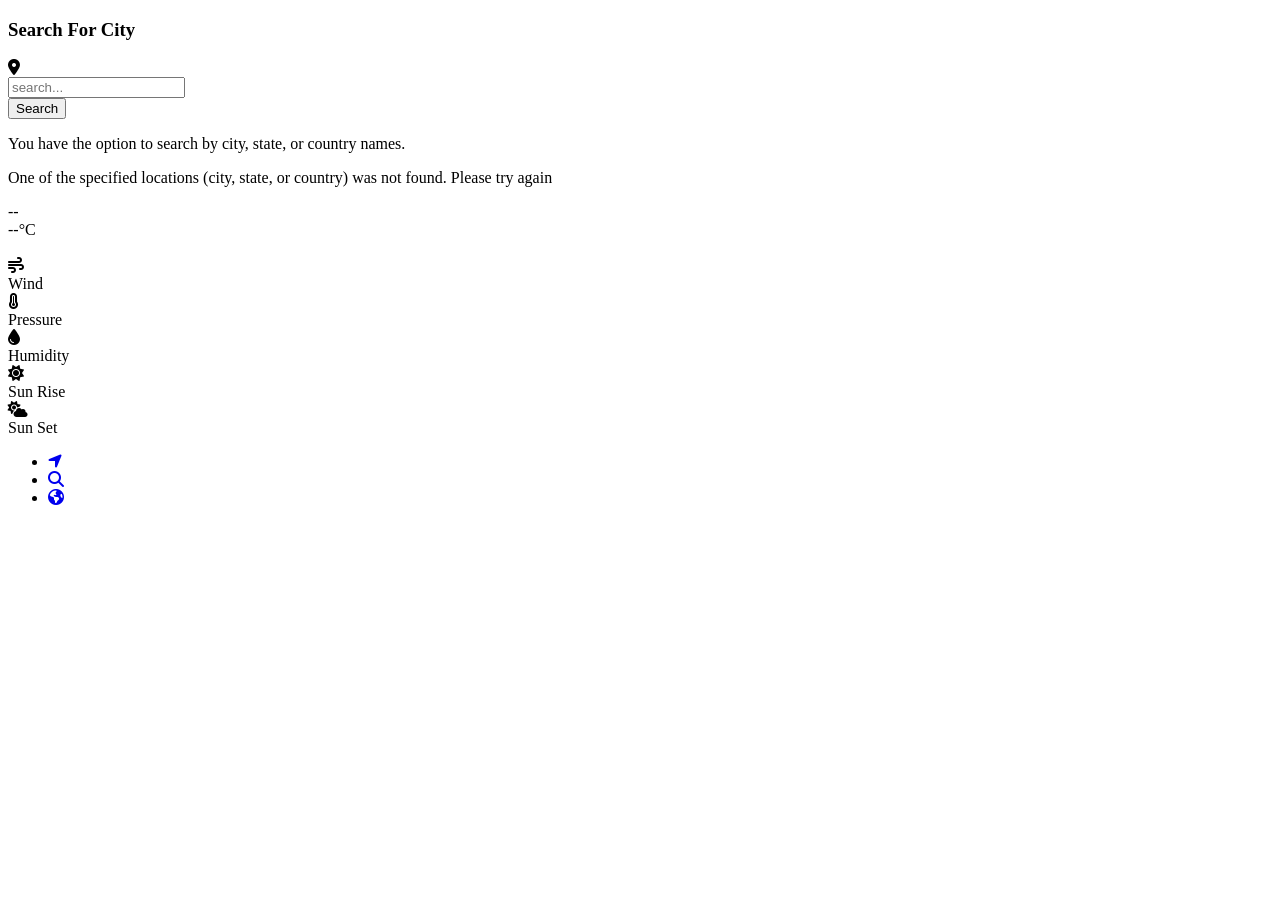
==== search.html @ 9bad879e "Update search.html" ====
<!DOCTYPE html>
<html lang="en">

<head>
  <meta charset="UTF-8">
  <meta name="viewport" content="width=device-width, initial-scale=1.0">
  <!-- links -->
  <link rel="icon" type="png" href="icon.png" />
  <link rel="stylesheet" href="https://cdnjs.cloudflare.com/ajax/libs/font-awesome/6.4.0/css/all.min.css" />
  <link rel="stylesheet" href="css/search.css" />
  <!-- Title -->
  <title>Document</title>
</head>

<body>
  <div id="screen">
    <!-- main section -->
    <h3>Search For City</h3>
    <!-- search -->
    <div class="search">
      <div class="search-icon"><i class="fa-solid fa-location-dot"></i></div>
      <input id="search-input" class="searchinput" type="text" placeholder="search..." />
      <br>
      <button onclick="searchCity()">Search</button>
    </div>
    <!-- message -->
    <div class="message">
      <p>You have the option to search by city, state, or country names.</p>
    </div>
    <!-- error message -->
    <div class="error-message">
      <p>One of the specified locations (city, state, or country) was not found. Please try again</p>
    </div>
    <!-- weather -->
    <div class="return">
      <div class="box">
        <div class="weather-box">
          <div class="name">
            <div class="city-name">--</div>
            <div class="weather-temp">--°C</div>
            <div class="weather-main"></div>
          </div>
          <div class="weather-icon"><img class="weather-img" src="img/haze.png" alt=""></div>
        </div>
        <!-- 1 -->
        <div class="weather-desc">
          <div class="desc-box">
            <div class="desc-icon"><i class="fa-solid fa-wind"></i></div>
            <div class="desc-name">Wind</div>
            <div class="desc-info wind"></div>
          </div>

          <div class="desc-box">
            <div class="desc-icon"><i class="fa-solid fa-temperature-full"></i></div>
            <div class="desc-name">Pressure</div>
            <div class="desc-info pressure"></div>
          </div>

          <div class="desc-box">
            <div class="desc-icon"><i class="fa-solid fa-droplet"></i></div>
            <div class="desc-name">Humidity</div>
            <div class="desc-info humidity"></div>
          </div>
        </div>
        <!-- 2 -->
        <div class="weather-desc">
          <div class="desc-box">
            <div class="desc-icon"><i class="fa-solid fa-sun"></i></div>
            <div class="desc-name">Sun Rise</div>
            <div class="desc-info sunrise"></div>
          </div>

          <div class="desc-box">
            <div class="desc-icon"><i class="fa-solid fa-cloud-sun"></i></div>
            <div class="desc-name">Sun Set</div>
            <div class="desc-info sunset"></div>
          </div>

        </div>
      </div>
    </div>
    <!-- nav section -->
    <nav>
      <ul>
        <li><a href="index.html"><i class="fa-solid fa-location-arrow"></i></a></li>
        <li><a class="active" href="search.html"><i class="fa-solid fa-magnifying-glass"></i></a></li>
        <li><a href="world.html"><i class="fa-solid fa-earth-americas"></i></a></li>
      </ul>
    </nav>
  </div>
  <!-- main.js -->
  <script src="js/main.js"></script>
</body>

</html>
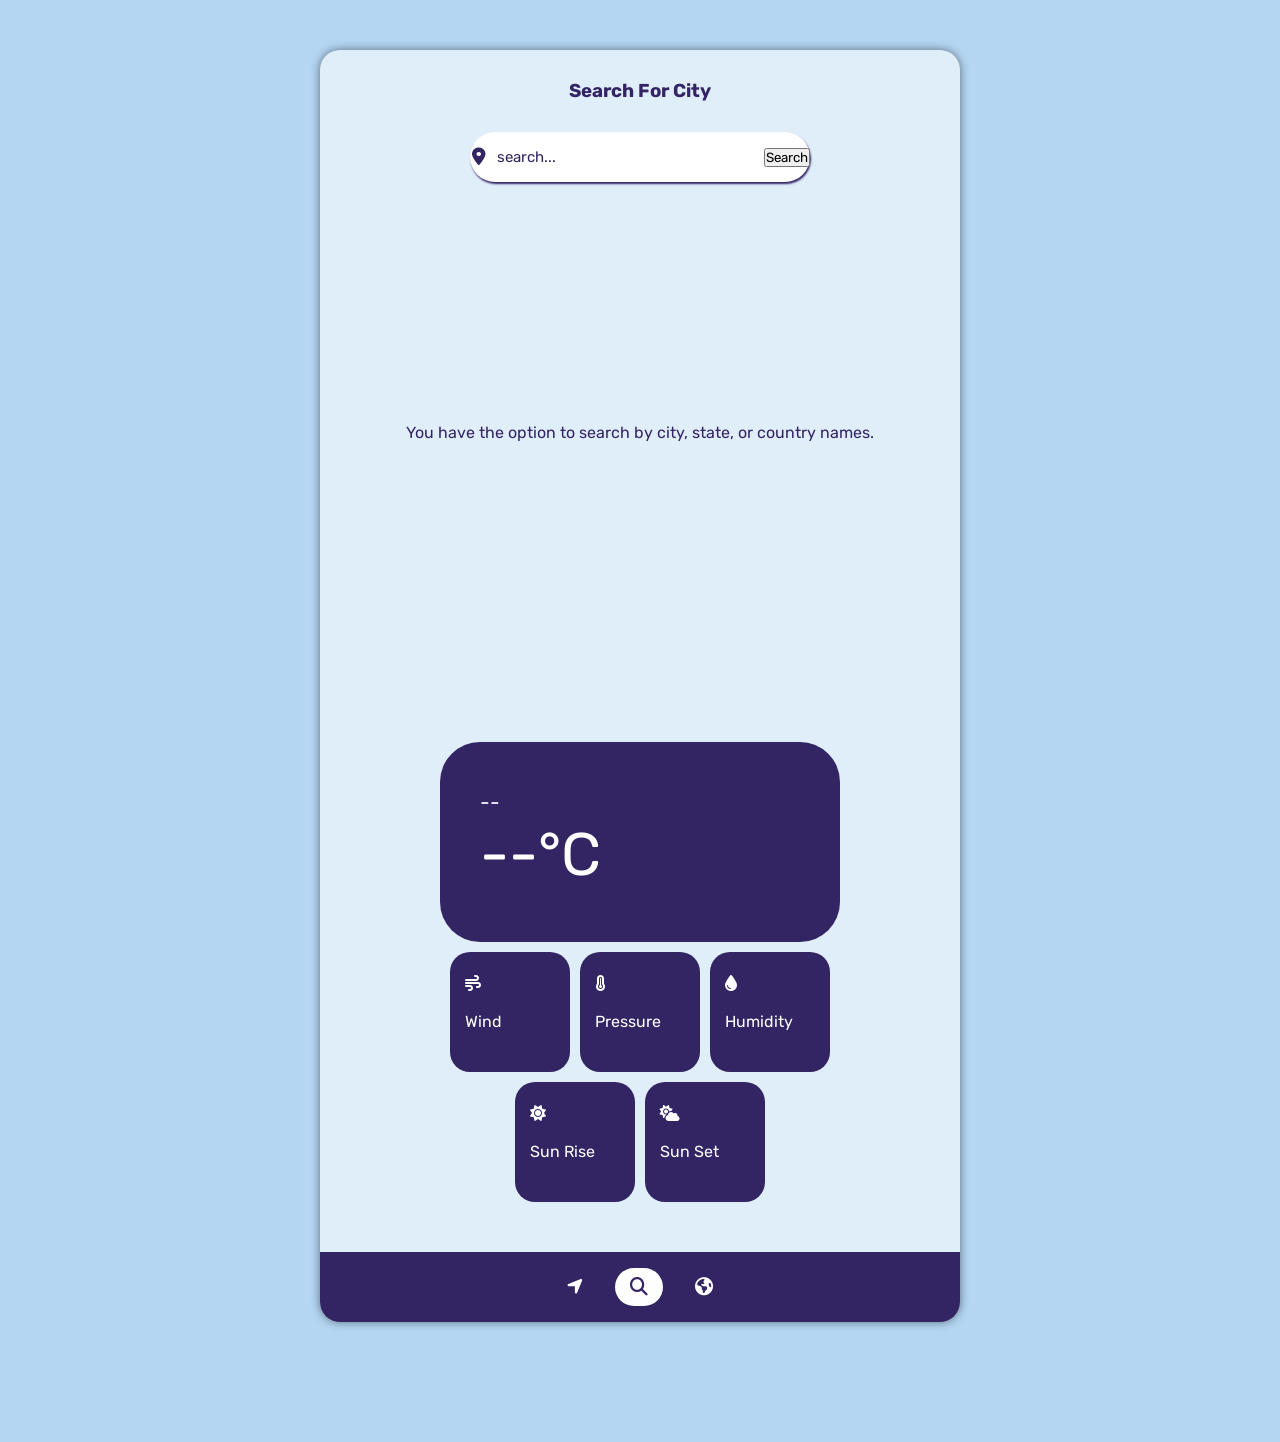
==== commit 9aa28c8e: "Update search.html" ====
--- a/search.html
+++ b/search.html
@@ -7,7 +7,7 @@
   <!-- links -->
   <link rel="icon" type="png" href="icon.png" />
   <link rel="stylesheet" href="https://cdnjs.cloudflare.com/ajax/libs/font-awesome/6.4.0/css/all.min.css" />
-  <link rel="stylesheet" href="css/search.css" />
+  <link rel="stylesheet" href="search.css" />
   <!-- Title -->
   <title>Document</title>
 </head>
@@ -89,7 +89,8 @@
     </nav>
   </div>
   <!-- main.js -->
-  <script src="js/main.js"></script>
+  <script src="./js/main.js"></script>
+</body>
 </body>
 
 </html>
--- a/search.css
+++ b/search.css
@@ -0,0 +1,214 @@
+@import url("https://fonts.googleapis.com/css2?family=Rubik:ital,wght@0,300..900;1,300..900&display=swap");
+* {
+  padding: 0;
+  margin: 0;
+  box-sizing: border-box;
+  list-style: none;
+  font-family: "Rubik", sans-serif;
+}
+:root {
+  --font-color-main: #332464;
+  --white-color: #fff;
+}
+body {
+  background-color: #B4D6F3;
+}
+
+#screen {
+  background-color: #E0EEFA;
+  width: 100%;
+  height: 100vh;
+  position: relative; 
+}
+nav {
+  position: fixed;
+  bottom: 0;
+  left: 50%;
+  transform: translateX(-50%);
+  width: 100%;
+  display: flex;
+  justify-content: center;
+  align-items: center;
+  height: 70px;
+  background-color: var(--font-color-main);
+  z-index: 100;
+}
+nav ul {
+  display: flex;
+  gap: 2pc;
+}
+nav ul li a {
+  color: var(--white-color);
+  font-size: 18px;
+}
+.active {
+  background-color: var(--white-color);
+  color: var(--font-color-main);
+  border-radius: 100px;
+  padding: 8px 15px;
+}
+/*  */
+h3 {
+  color: var(--font-color-main);
+  text-align: center;
+  padding: 30px 0;
+}
+.search {
+  width: 340px;
+  height: 50px;
+  margin-left: auto;
+  margin-right: auto;
+  border-radius: 40px;
+  display: flex;
+  justify-content: center;
+  align-items: center;
+  box-shadow: 1px 2px 2px var(--font-color-main);
+  background-color: var(--white-color);
+}
+.search-icon {
+  width: 18px;
+  height: 50px;
+  display: flex;
+  border-radius: 20px;
+  justify-content: center;
+  align-items: center;
+}
+.search-icon i {
+  font-size: 18px;
+  color: var(--font-color-main);
+}
+.search input {
+  width: 85%;
+  padding: 10px;
+  font-size: 15px;
+  color: var(--font-color-main);
+  border: none;
+  outline: none;
+}
+.search input::placeholder {
+  color: var(--font-color-main);
+}
+/*  */
+.error-message {
+  display: none;
+}
+.error-message p {
+  width: 100%;
+  height: 500px;
+  display: flex;
+  justify-content: center;
+  align-items: center;
+  color: var(--font-color-main);
+  text-align: center;
+  padding: 40px;
+}
+/*  */
+.message {
+  display: block;
+}
+.message p {
+  width: 100%;
+  height: 500px;
+  display: flex;
+  justify-content: center;
+  align-items: center;
+  color: var(--font-color-main);
+  text-align: center;
+  padding: 50px;
+}
+/*  */
+.return {
+  display: block;
+}
+.box {
+  max-width: 400px;
+  height: auto;
+  display: grid;
+  place-content: center;
+  margin: 50px auto;
+}
+.weather-box {
+  height: 200px;
+  max-width: 350px;
+  border-radius: 40px;
+  margin-top: 10px;
+  display: flex;
+  justify-content: center;
+  align-items: center;
+  background-color: var(--font-color-main);
+}
+.name {
+  padding-left: 40px;
+  width: 220px;
+  display: flex;
+  flex-direction: column;
+  gap: 5px;
+  color: var(--white-color);
+  height: auto;
+}
+.city-name {
+  font-size: 20px;
+}
+.weather-temp {
+  font-size: 60px;
+}
+.weather-icon {
+  padding: 0 20px;
+  width: 250px;
+  height: 250px;
+  display: flex;
+  align-items: center;
+  justify-content: center;
+}
+.weather-icon img {
+  width: 100%;
+}
+/*  */
+.weather-desc {
+  display: flex;
+  justify-content: center;
+  column-gap: 10px;
+}
+.desc-box {
+  width: 100px;
+  display: grid;
+  padding: 15px;
+  gap: 5px;
+  height: 110px;
+  margin-top: 10px;
+  border-radius: 20px;
+  justify-content: start;
+  align-items: center;
+  color: var(--white-color);
+  background-color: var(--font-color-main);
+}
+
+@media screen and (min-width: 430px) {
+  #screen {
+    max-width: 50%;
+    min-width: 450px;
+    height: 100%;
+    margin: 50px auto;
+    border-radius: 20px;
+    box-shadow: 0 0 10px rgba(0, 0, 0, 0.494);
+    margin-bottom: 120px; /* Add space for fixed nav */
+  }
+  nav {
+    border-radius: 20px;
+    border-radius: 0 0 20px 20px;
+    width: 100%;
+    bottom: 0;
+    position: relative;
+  }
+  .box{
+    max-width: 500px;
+  }
+  .weather-box {
+    max-width: 400px;
+    height: 200px;
+  }
+  .desc-box{
+    width: 120px;
+    height: 120px;
+  } 
+}
